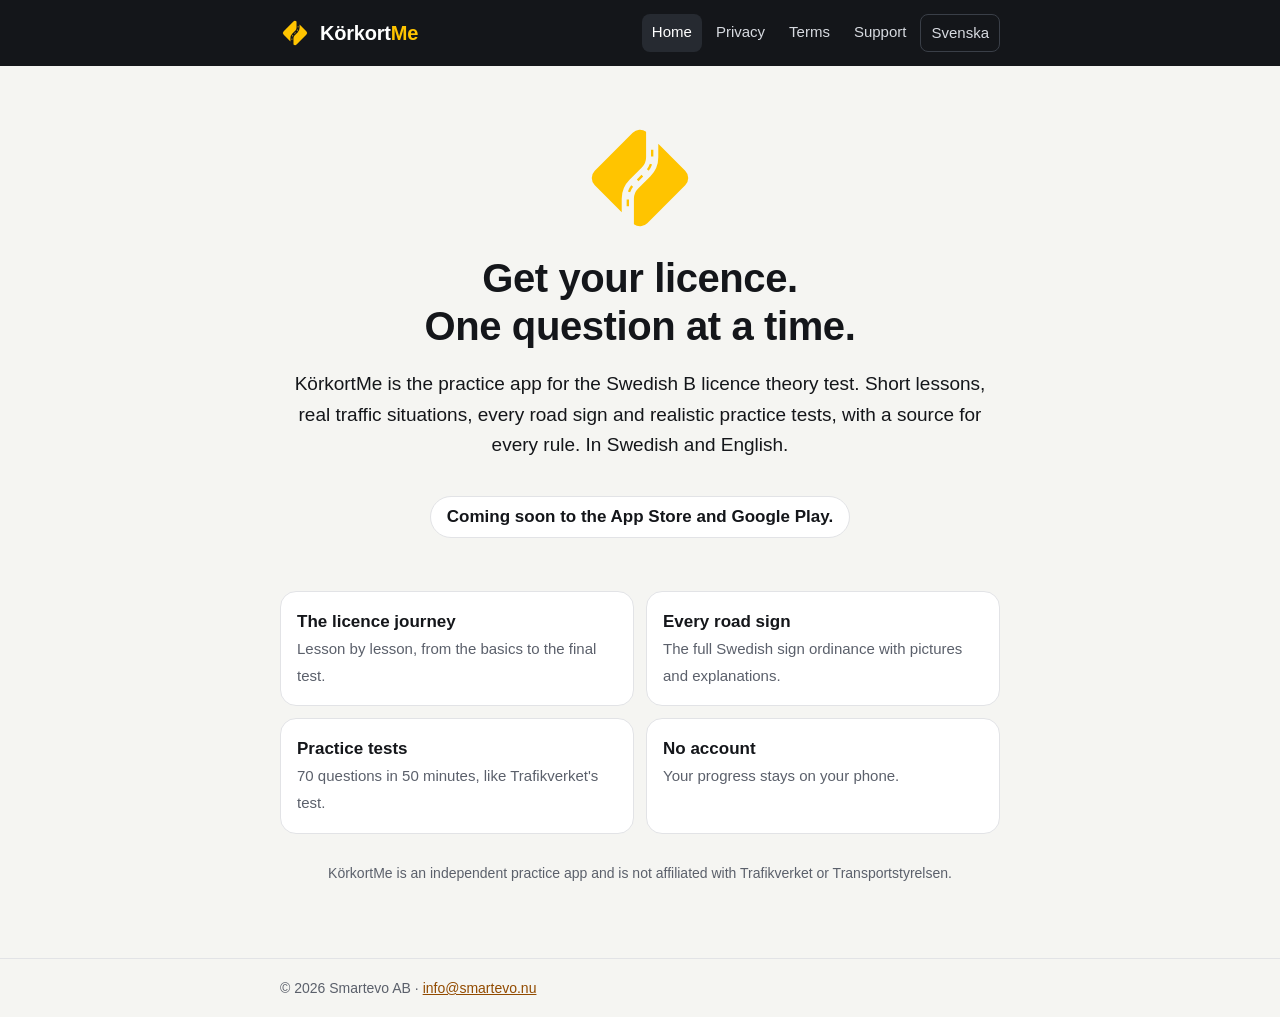
==== en/index.html @ c3d44499 "Publish KörkortMe website" ====
<!doctype html>
<html lang="en"><head><meta charset="utf-8"><meta name="viewport" content="width=device-width,initial-scale=1">
<title>KörkortMe, study for the theory test</title><meta name="theme-color" content="#14161A">
<link rel="icon" href="../favicon.svg" type="image/svg+xml"><link rel="stylesheet" href="../style.css"></head>
<body><header><div class="bar"><a class="brand" href="index.html"><svg viewBox="0 0 256 256" role="img" aria-label="KörkortMe"><path fill="#FFC400" d="M141 29.36 L141 83.77 A31 31 0 0 1 131.92 105.69 L105.69 131.92 A57 57 0 0 0 89 172.23 L89 201 L31.56 143.56 A22 22 0 0 1 31.56 112.44 L112.44 31.56 A22 22 0 0 1 141 29.36 Z M115 226.64 L115 172.23 A31 31 0 0 1 124.08 150.31 L150.31 124.08 A57 57 0 0 0 167 83.77 L167 55 L224.44 112.44 A22 22 0 0 1 224.44 143.56 L143.56 224.44 A22 22 0 0 1 115 226.64 Z M124.82 134.72 L134.72 124.82 L131.18 121.28 L121.28 131.18 Z M102.21 156.58 A46.5 46.5 0 0 1 109.31 143.66 L113.25 146.74 A41.5 41.5 0 0 0 106.92 158.26 Z M104.5 188.12 L104.5 174.12 L99.5 174.12 L99.5 188.12 Z M153.79 99.42 A46.5 46.5 0 0 1 146.69 112.34 L142.75 109.26 A41.5 41.5 0 0 0 149.08 97.74 Z M151.5 67.88 L151.5 81.88 L156.5 81.88 L156.5 67.88 Z"/></svg><span>Körkort<b>Me</b></span></a>
<nav><a href="index.html" aria-current=page>Home</a><a href="privacy.html">Privacy</a><a href="terms.html">Terms</a><a href="support.html">Support</a><a class="lang" href="../sv/index.html" hreflang="sv">Svenska</a></nav></div></header>
<main><section class="hero">
  <div class="mark"><svg viewBox="0 0 256 256" role="img" aria-label="KörkortMe"><path fill="#FFC400" d="M141 29.36 L141 83.77 A31 31 0 0 1 131.92 105.69 L105.69 131.92 A57 57 0 0 0 89 172.23 L89 201 L31.56 143.56 A22 22 0 0 1 31.56 112.44 L112.44 31.56 A22 22 0 0 1 141 29.36 Z M115 226.64 L115 172.23 A31 31 0 0 1 124.08 150.31 L150.31 124.08 A57 57 0 0 0 167 83.77 L167 55 L224.44 112.44 A22 22 0 0 1 224.44 143.56 L143.56 224.44 A22 22 0 0 1 115 226.64 Z M124.82 134.72 L134.72 124.82 L131.18 121.28 L121.28 131.18 Z M102.21 156.58 A46.5 46.5 0 0 1 109.31 143.66 L113.25 146.74 A41.5 41.5 0 0 0 106.92 158.26 Z M104.5 188.12 L104.5 174.12 L99.5 174.12 L99.5 188.12 Z M153.79 99.42 A46.5 46.5 0 0 1 146.69 112.34 L142.75 109.26 A41.5 41.5 0 0 0 149.08 97.74 Z M151.5 67.88 L151.5 81.88 L156.5 81.88 L156.5 67.88 Z"/></svg></div>
  <h1>Get your licence.<br>One question at a time.</h1>
  <p class="lead">KörkortMe is the practice app for the Swedish B licence theory test. Short lessons, real traffic situations, every road sign and realistic practice tests, with a source for every rule. In Swedish and English.</p>
  <p class="soon">Coming soon to the App Store and Google Play.</p>
</section>
<ul class="features">
  <li><strong>The licence journey</strong><span>Lesson by lesson, from the basics to the final test.</span></li>
  <li><strong>Every road sign</strong><span>The full Swedish sign ordinance with pictures and explanations.</span></li>
  <li><strong>Practice tests</strong><span>70 questions in 50 minutes, like Trafikverket's test.</span></li>
  <li><strong>No account</strong><span>Your progress stays on your phone.</span></li>
</ul>
<p class="small">KörkortMe is an independent practice app and is not affiliated with Trafikverket or Transportstyrelsen.</p>
</main>
<footer><div>© 2026 Smartevo AB · <a href="mailto:info@smartevo.nu">info@smartevo.nu</a></div></footer>
</body></html>
---- style.css ----
:root{--ink:#14161A;--paper:#F5F5F2;--card:#fff;--amber:#FFC400;--deep:#924B00;--muted:#5B606B;--line:#E2E3E6}
@media (prefers-color-scheme:dark){:root{--paper:#0F1114;--card:#181B20;--ink:#F2F3F5;--muted:#A3A8B3;--line:#2A2E35;--deep:#FFD54A}}
*{box-sizing:border-box}html{-webkit-text-size-adjust:100%}
body{margin:0;background:var(--paper);color:var(--ink);font:17px/1.6 -apple-system,BlinkMacSystemFont,"Segoe UI",Roboto,Helvetica,Arial,sans-serif}
a{color:var(--deep)}
header{background:#14161A;color:#fff}
.bar{max-width:760px;margin:0 auto;padding:14px 20px;display:flex;align-items:center;gap:12px;flex-wrap:wrap}
.brand{display:flex;align-items:center;gap:10px;color:#fff;text-decoration:none;font-weight:800;font-size:20px;letter-spacing:-.2px}
.brand svg{width:30px;height:30px}.brand b{color:#FFC400}
nav{margin-left:auto;display:flex;gap:4px;flex-wrap:wrap}
nav a{color:#D7DAE0;text-decoration:none;padding:6px 10px;border-radius:8px;font-size:15px}
nav a[aria-current]{background:#262A31;color:#fff}
nav a.lang{border:1px solid #3A3F48}
main{max-width:760px;margin:0 auto;padding:28px 20px 60px}
h1{font-size:32px;line-height:1.2;margin:.2em 0 .3em;letter-spacing:-.4px}
h2{font-size:21px;margin:1.8em 0 .4em}h3{font-size:17px;margin:1.4em 0 .2em}
.meta{color:var(--muted);font-size:14px;margin-top:0}
.lead{font-size:19px}
ul{padding-left:1.2em}li{margin:.25em 0}
.hero{text-align:center;padding:24px 0 8px}
.hero .mark svg{width:120px;height:120px}
.hero h1{font-size:40px}
.soon{display:inline-block;background:var(--card);border:1px solid var(--line);border-radius:999px;padding:6px 16px;font-weight:600}
.features{list-style:none;padding:0;display:grid;grid-template-columns:repeat(auto-fit,minmax(260px,1fr));gap:12px;margin:28px 0}
.features li{background:var(--card);border:1px solid var(--line);border-radius:16px;padding:16px;margin:0}
.features strong{display:block}.features span{color:var(--muted);font-size:15px}
.small{color:var(--muted);font-size:14px;text-align:center}
footer{border-top:1px solid var(--line);color:var(--muted);font-size:14px}
footer div{max-width:760px;margin:0 auto;padding:18px 20px}
@media (max-width:520px){h1{font-size:27px}.hero h1{font-size:32px}nav{margin-left:0;width:100%}}
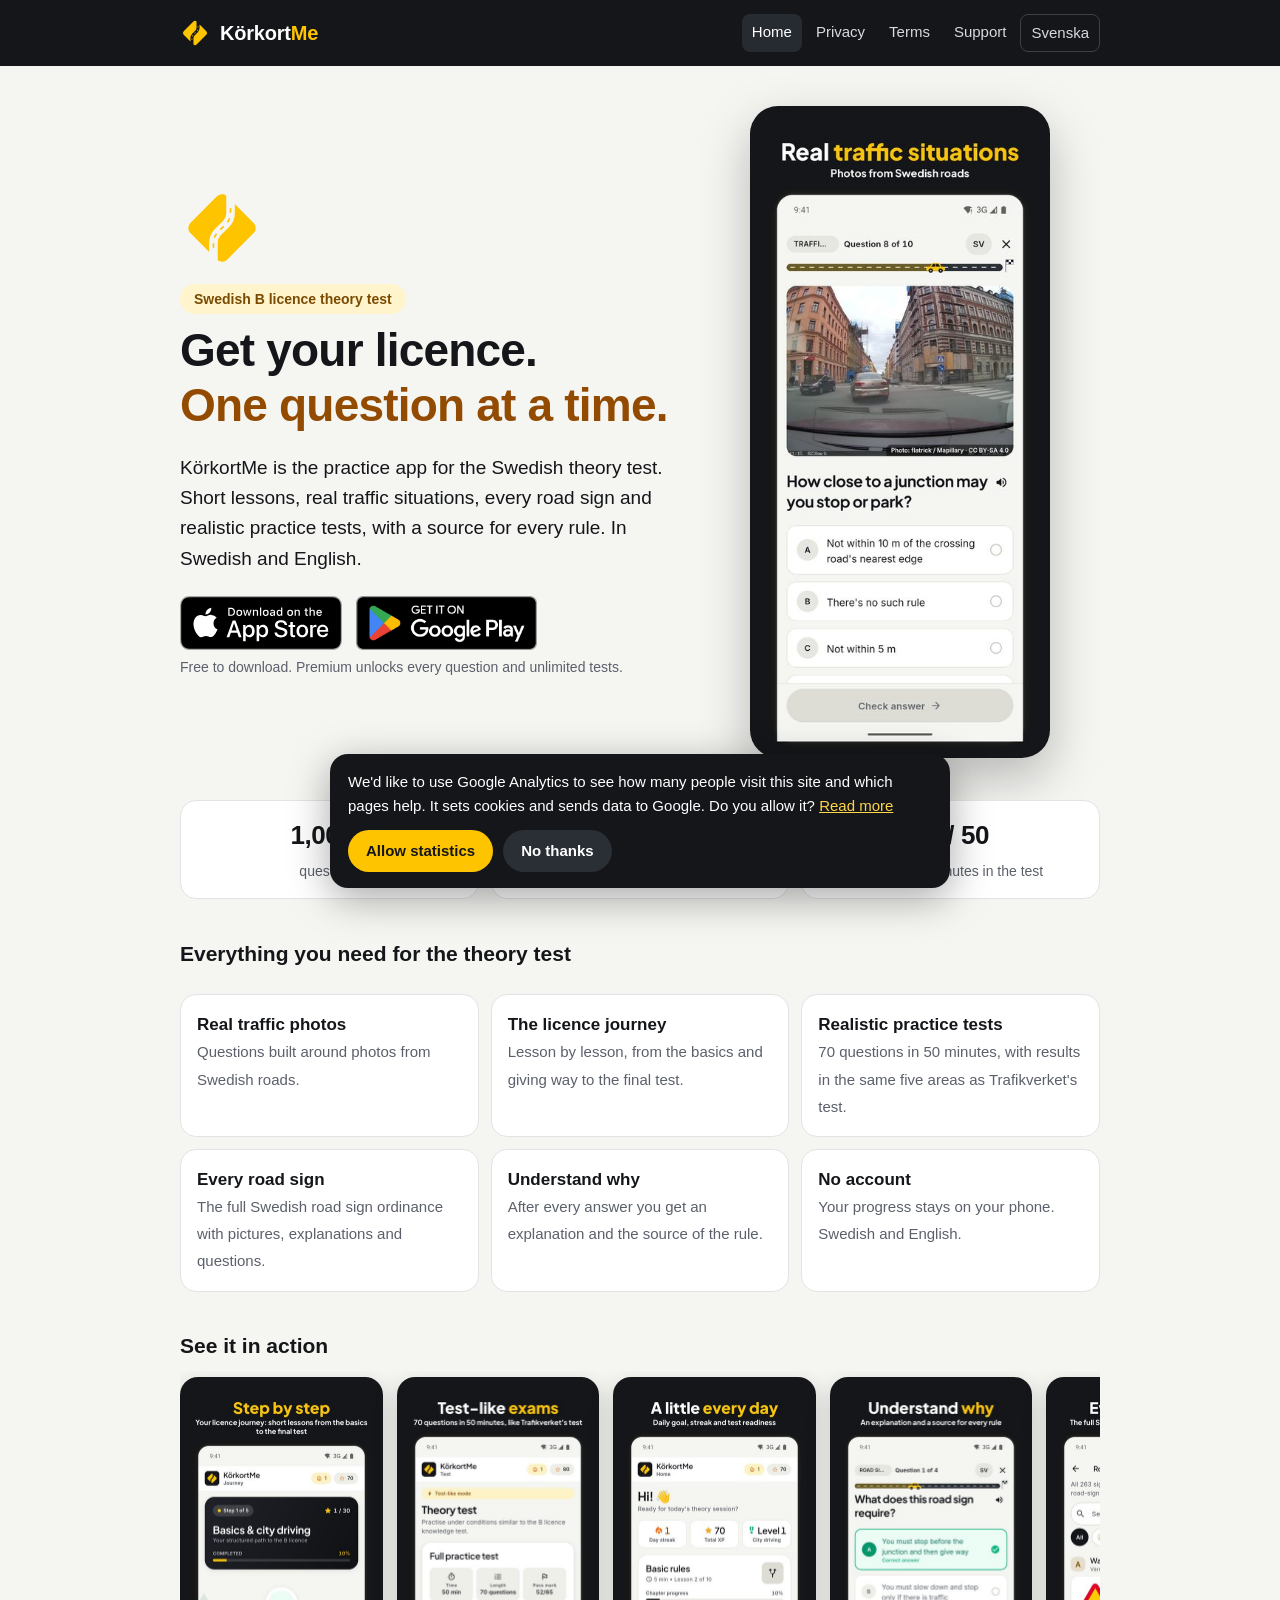
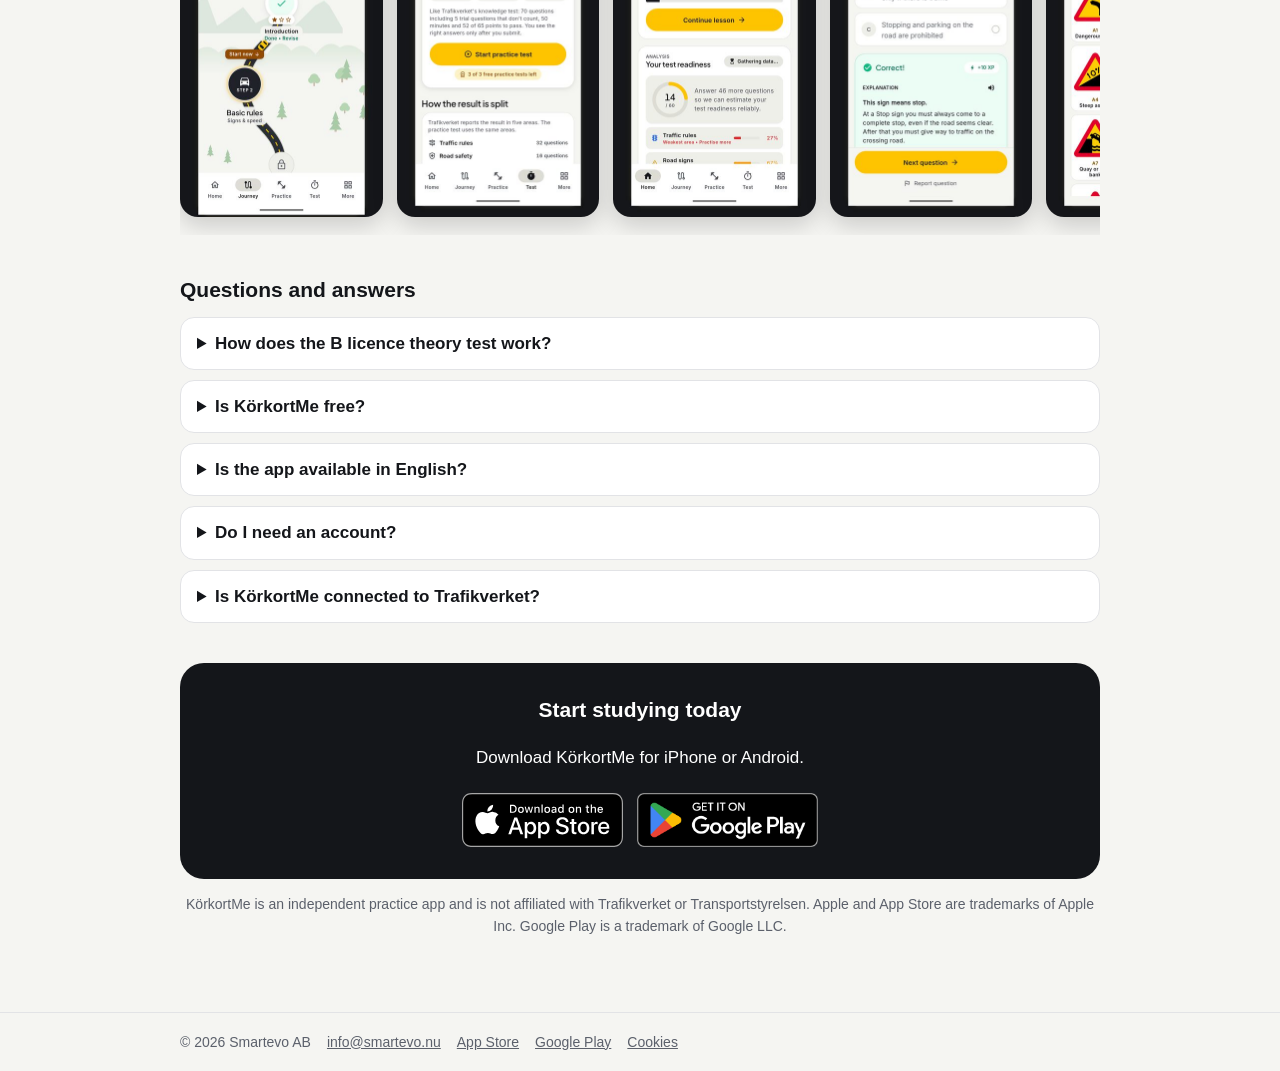
==== commit 7fbd16ad: "Publish KörkortMe website" ====
--- a/en/index.html
+++ b/en/index.html
@@ -1,22 +1,86 @@
 <!doctype html>
 <html lang="en"><head><meta charset="utf-8"><meta name="viewport" content="width=device-width,initial-scale=1">
-<title>KörkortMe, study for the theory test</title><meta name="theme-color" content="#14161A">
-<link rel="icon" href="../favicon.svg" type="image/svg+xml"><link rel="stylesheet" href="../style.css"></head>
+<title>KörkortMe: study for the Swedish B licence theory test</title>
+<meta name="description" content="Practise for the Swedish B driving licence theory test with KörkortMe. Questions with real traffic photos, every road sign, short lessons and realistic practice tests, in Swedish and English. Free to download for iPhone and Android.">
+<link rel="canonical" href="https://korkortme.se/en/"><link rel="alternate" hreflang="sv" href="https://korkortme.se/"><link rel="alternate" hreflang="en" href="https://korkortme.se/en/"><link rel="alternate" hreflang="x-default" href="https://korkortme.se/">
+<meta property="og:type" content="website"><meta property="og:site_name" content="KörkortMe">
+<meta property="og:title" content="KörkortMe: study for the Swedish B licence theory test"><meta property="og:description" content="Practise for the Swedish B driving licence theory test with KörkortMe. Questions with real traffic photos, every road sign, short lessons and realistic practice tests, in Swedish and English. Free to download for iPhone and Android.">
+<meta property="og:url" content="https://korkortme.se/en/"><meta property="og:image" content="https://korkortme.se/assets/og_en.jpg">
+<meta property="og:image:width" content="1200"><meta property="og:image:height" content="630">
+<meta property="og:locale" content="en_GB">
+<meta name="twitter:card" content="summary_large_image">
+<meta name="apple-itunes-app" content="app-id=6818624249">
+<meta name="theme-color" content="#14161A">
+<link rel="icon" href="../favicon.svg" type="image/svg+xml"><link rel="apple-touch-icon" href="../assets/apple-touch-icon.png">
+<link rel="stylesheet" href="../style.css?v=b91ab4fe"><script type="application/ld+json">{"@context": "https://schema.org", "@type": "MobileApplication", "name": "KörkortMe", "operatingSystem": "iOS, Android", "applicationCategory": "EducationalApplication", "inLanguage": ["sv", "en"], "description": "Practise for the Swedish B driving licence theory test with KörkortMe. Questions with real traffic photos, every road sign, short lessons and realistic practice tests, in Swedish and English. Free to download for iPhone and Android.", "url": "https://korkortme.se/en/", "image": "https://korkortme.se/assets/og_en.jpg", "downloadUrl": ["https://apps.apple.com/se/app/k%C3%B6rkortme-k%C3%B6rkort-teori/id6818624249", "https://play.google.com/store/apps/details?id=se.korkortme.app"], "offers": {"@type": "Offer", "price": "0", "priceCurrency": "SEK"}, "publisher": {"@type": "Organization", "name": "Smartevo AB", "email": "info@smartevo.nu", "url": "https://korkortme.se/"}}</script><script type="application/ld+json">{"@context": "https://schema.org", "@type": "FAQPage", "mainEntity": [{"@type": "Question", "name": "How does the B licence theory test work?", "acceptedAnswer": {"@type": "Answer", "text": "Trafikverket's knowledge test has 70 questions, 5 of which are trial questions that don't count. You have 50 minutes and need 52 correct out of 65 to pass. The practice tests in KörkortMe follow the same format."}}, {"@type": "Question", "name": "Is KörkortMe free?", "acceptedAnswer": {"@type": "Answer", "text": "The app is free to download. Most of the first chapter, the first lesson of every other chapter, every road sign and three practice tests are free. Premium gives you every question and lesson and unlimited practice tests. Premium is bought for a period, from one week to twelve months, and doesn't renew automatically."}}, {"@type": "Question", "name": "Is the app available in English?", "acceptedAnswer": {"@type": "Answer", "text": "Yes. The app is in Swedish and English, and in lessons you can show the questions in Swedish, as in the real test."}}, {"@type": "Question", "name": "Do I need an account?", "acceptedAnswer": {"@type": "Answer", "text": "No. You can start straight away, and your progress is only stored on your phone."}}, {"@type": "Question", "name": "Is KörkortMe connected to Trafikverket?", "acceptedAnswer": {"@type": "Answer", "text": "No. KörkortMe is an independent practice app. You book the real test with Trafikverket."}}]}</script><script>
+(function(){var ID="G-DRVMNP7HHS",K='km_consent';
+function load(){if(window.__kmga)return;window.__kmga=1;window.dataLayer=window.dataLayer||[];window.gtag=function(){dataLayer.push(arguments)};
+gtag('consent','default',{analytics_storage:'denied',ad_storage:'denied',ad_user_data:'denied',ad_personalization:'denied'});gtag('consent','update',{analytics_storage:'granted'});gtag('set','ads_data_redaction',true);gtag('js',new Date());gtag('config',ID,{cookie_expires:34164000,allow_google_signals:false,allow_ad_personalization_signals:false});var s=document.createElement('script');s.async=true;
+s.src='https://www.googletagmanager.com/gtag/js?id='+ID;document.head.appendChild(s);}
+function clear(){document.cookie.split(';').forEach(function(c){var n=c.split('=')[0].trim();if(n.indexOf('_ga')===0){
+['',';domain='+location.hostname,';domain=.'+location.hostname.replace(/^www\./,'')].forEach(function(d){document.cookie=n+'=;max-age=0;path=/'+d;});}});}
+var c=null;try{c=localStorage.getItem(K)}catch(e){}
+if(c==='yes')load();
+document.addEventListener('DOMContentLoaded',function(){var b=document.getElementById('consent');if(!b)return;
+if(c===null)b.hidden=false;
+b.querySelector('.yes').onclick=function(){try{localStorage.setItem(K,'yes')}catch(e){}b.hidden=true;load();};
+b.querySelector('.no').onclick=function(){try{localStorage.setItem(K,'no')}catch(e){}b.hidden=true;if(window.__kmga){gtag('consent','update',{analytics_storage:'denied'});clear();setTimeout(function(){location.reload()},300);}else{clear();}};
+var o=document.getElementById('cookie-settings');if(o)o.onclick=function(e){e.preventDefault();b.hidden=false;};});
+})();
+</script></head>
 <body><header><div class="bar"><a class="brand" href="index.html"><svg viewBox="0 0 256 256" role="img" aria-label="KörkortMe"><path fill="#FFC400" d="M141 29.36 L141 83.77 A31 31 0 0 1 131.92 105.69 L105.69 131.92 A57 57 0 0 0 89 172.23 L89 201 L31.56 143.56 A22 22 0 0 1 31.56 112.44 L112.44 31.56 A22 22 0 0 1 141 29.36 Z M115 226.64 L115 172.23 A31 31 0 0 1 124.08 150.31 L150.31 124.08 A57 57 0 0 0 167 83.77 L167 55 L224.44 112.44 A22 22 0 0 1 224.44 143.56 L143.56 224.44 A22 22 0 0 1 115 226.64 Z M124.82 134.72 L134.72 124.82 L131.18 121.28 L121.28 131.18 Z M102.21 156.58 A46.5 46.5 0 0 1 109.31 143.66 L113.25 146.74 A41.5 41.5 0 0 0 106.92 158.26 Z M104.5 188.12 L104.5 174.12 L99.5 174.12 L99.5 188.12 Z M153.79 99.42 A46.5 46.5 0 0 1 146.69 112.34 L142.75 109.26 A41.5 41.5 0 0 0 149.08 97.74 Z M151.5 67.88 L151.5 81.88 L156.5 81.88 L156.5 67.88 Z"/></svg><span>Körkort<b>Me</b></span></a>
-<nav><a href="index.html" aria-current=page>Home</a><a href="privacy.html">Privacy</a><a href="terms.html">Terms</a><a href="support.html">Support</a><a class="lang" href="../sv/index.html" hreflang="sv">Svenska</a></nav></div></header>
-<main><section class="hero">
-  <div class="mark"><svg viewBox="0 0 256 256" role="img" aria-label="KörkortMe"><path fill="#FFC400" d="M141 29.36 L141 83.77 A31 31 0 0 1 131.92 105.69 L105.69 131.92 A57 57 0 0 0 89 172.23 L89 201 L31.56 143.56 A22 22 0 0 1 31.56 112.44 L112.44 31.56 A22 22 0 0 1 141 29.36 Z M115 226.64 L115 172.23 A31 31 0 0 1 124.08 150.31 L150.31 124.08 A57 57 0 0 0 167 83.77 L167 55 L224.44 112.44 A22 22 0 0 1 224.44 143.56 L143.56 224.44 A22 22 0 0 1 115 226.64 Z M124.82 134.72 L134.72 124.82 L131.18 121.28 L121.28 131.18 Z M102.21 156.58 A46.5 46.5 0 0 1 109.31 143.66 L113.25 146.74 A41.5 41.5 0 0 0 106.92 158.26 Z M104.5 188.12 L104.5 174.12 L99.5 174.12 L99.5 188.12 Z M153.79 99.42 A46.5 46.5 0 0 1 146.69 112.34 L142.75 109.26 A41.5 41.5 0 0 0 149.08 97.74 Z M151.5 67.88 L151.5 81.88 L156.5 81.88 L156.5 67.88 Z"/></svg></div>
-  <h1>Get your licence.<br>One question at a time.</h1>
-  <p class="lead">KörkortMe is the practice app for the Swedish B licence theory test. Short lessons, real traffic situations, every road sign and realistic practice tests, with a source for every rule. In Swedish and English.</p>
-  <p class="soon">Coming soon to the App Store and Google Play.</p>
+<nav><a href="index.html" aria-current=page>Home</a><a href="privacy.html">Privacy</a><a href="terms.html">Terms</a><a href="support.html">Support</a><a class="lang" href="../" hreflang="sv">Svenska</a></nav></div></header>
+<main class="home"><section class="hero">
+  <div>
+    <div class="mark"><svg viewBox="0 0 256 256" role="img" aria-label="KörkortMe"><path fill="#FFC400" d="M141 29.36 L141 83.77 A31 31 0 0 1 131.92 105.69 L105.69 131.92 A57 57 0 0 0 89 172.23 L89 201 L31.56 143.56 A22 22 0 0 1 31.56 112.44 L112.44 31.56 A22 22 0 0 1 141 29.36 Z M115 226.64 L115 172.23 A31 31 0 0 1 124.08 150.31 L150.31 124.08 A57 57 0 0 0 167 83.77 L167 55 L224.44 112.44 A22 22 0 0 1 224.44 143.56 L143.56 224.44 A22 22 0 0 1 115 226.64 Z M124.82 134.72 L134.72 124.82 L131.18 121.28 L121.28 131.18 Z M102.21 156.58 A46.5 46.5 0 0 1 109.31 143.66 L113.25 146.74 A41.5 41.5 0 0 0 106.92 158.26 Z M104.5 188.12 L104.5 174.12 L99.5 174.12 L99.5 188.12 Z M153.79 99.42 A46.5 46.5 0 0 1 146.69 112.34 L142.75 109.26 A41.5 41.5 0 0 0 149.08 97.74 Z M151.5 67.88 L151.5 81.88 L156.5 81.88 L156.5 67.88 Z"/></svg></div>
+    <span class="kicker">Swedish B licence theory test</span>
+    <h1>Get your licence.<br><em>One question at a time.</em></h1>
+    <p class="lead">KörkortMe is the practice app for the Swedish theory test. Short lessons, real traffic situations, every road sign and realistic practice tests, with a source for every rule. In Swedish and English.</p>
+    <div class="badges"><a href="https://apps.apple.com/se/app/k%C3%B6rkortme-k%C3%B6rkort-teori/id6818624249" rel="noopener"><img class="apple" src="../assets/appstore_en.svg?v=2f2fe1cb" alt="Download on the App Store" width="162" height="54"></a><a href="https://play.google.com/store/apps/details?id=se.korkortme.app" rel="noopener"><img class="google" src="../assets/googleplay_en.png?v=46fced80" alt="Get it on Google Play" width="182" height="54"></a></div>
+    <p class="free">Free to download. Premium unlocks every question and unlimited tests.</p>
+  </div>
+  <img class="phone" src="../img/en_01_photo.jpg" alt="Question with a photo from a Swedish road" width="300" height="652">
 </section>
+
+<div class="stats">
+  <div><b>1,000+</b><span>questions</span></div>
+  <div><b>263</b><span>road signs</span></div>
+  <div><b>70 / 50</b><span>questions / minutes in the test</span></div>
+</div>
+
+<h2>Everything you need for the theory test</h2>
 <ul class="features">
-  <li><strong>The licence journey</strong><span>Lesson by lesson, from the basics to the final test.</span></li>
-  <li><strong>Every road sign</strong><span>The full Swedish sign ordinance with pictures and explanations.</span></li>
-  <li><strong>Practice tests</strong><span>70 questions in 50 minutes, like Trafikverket's test.</span></li>
-  <li><strong>No account</strong><span>Your progress stays on your phone.</span></li>
+  <li><strong>Real traffic photos</strong><span>Questions built around photos from Swedish roads.</span></li>
+  <li><strong>The licence journey</strong><span>Lesson by lesson, from the basics and giving way to the final test.</span></li>
+  <li><strong>Realistic practice tests</strong><span>70 questions in 50 minutes, with results in the same five areas as Trafikverket's test.</span></li>
+  <li><strong>Every road sign</strong><span>The full Swedish road sign ordinance with pictures, explanations and questions.</span></li>
+  <li><strong>Understand why</strong><span>After every answer you get an explanation and the source of the rule.</span></li>
+  <li><strong>No account</strong><span>Your progress stays on your phone. Swedish and English.</span></li>
 </ul>
-<p class="small">KörkortMe is an independent practice app and is not affiliated with Trafikverket or Transportstyrelsen.</p>
+
+<h2>See it in action</h2>
+<div class="shots"><img src="../img/en_03_journey.jpg" alt="The licence journey, lesson by lesson" width="203" height="440" loading="lazy"><img src="../img/en_05_test.jpg" alt="Realistic practice test" width="203" height="440" loading="lazy"><img src="../img/en_06_home.jpg" alt="Home with a daily goal" width="203" height="440" loading="lazy"><img src="../img/en_02_answer.jpg" alt="An explanation and source after every answer" width="203" height="440" loading="lazy"><img src="../img/en_04_signs.jpg" alt="Every road sign with pictures" width="203" height="440" loading="lazy"></div>
+
+<h2>Questions and answers</h2>
+<div class="faq">
+  <details><summary>How does the B licence theory test work?</summary>
+  <p>Trafikverket's knowledge test has 70 questions, 5 of which are trial questions that don't count. You have 50 minutes and need 52 correct out of 65 to pass. The practice tests in KörkortMe follow the same format.</p></details>
+  <details><summary>Is KörkortMe free?</summary>
+  <p>The app is free to download. Most of the first chapter, the first lesson of every other chapter, every road sign and three practice tests are free. Premium gives you every question and lesson and unlimited practice tests. Premium is bought for a period, from one week to twelve months, and doesn't renew automatically.</p></details>
+  <details><summary>Is the app available in English?</summary>
+  <p>Yes. The app is in Swedish and English, and in lessons you can show the questions in Swedish, as in the real test.</p></details>
+  <details><summary>Do I need an account?</summary>
+  <p>No. You can start straight away, and your progress is only stored on your phone.</p></details>
+  <details><summary>Is KörkortMe connected to Trafikverket?</summary>
+  <p>No. KörkortMe is an independent practice app. You book the real test with Trafikverket.</p></details>
+</div>
+
+<section class="cta">
+  <h2>Start studying today</h2>
+  <p>Download KörkortMe for iPhone or Android.</p>
+  <div class="badges"><a href="https://apps.apple.com/se/app/k%C3%B6rkortme-k%C3%B6rkort-teori/id6818624249" rel="noopener"><img class="apple" src="../assets/appstore_en.svg?v=2f2fe1cb" alt="Download on the App Store" width="162" height="54"></a><a href="https://play.google.com/store/apps/details?id=se.korkortme.app" rel="noopener"><img class="google" src="../assets/googleplay_en.png?v=46fced80" alt="Get it on Google Play" width="182" height="54"></a></div>
+</section>
+<p class="small">KörkortMe is an independent practice app and is not affiliated with Trafikverket or Transportstyrelsen. Apple and App Store are trademarks of Apple Inc. Google Play is a trademark of Google LLC.</p>
 </main>
-<footer><div>© 2026 Smartevo AB · <a href="mailto:info@smartevo.nu">info@smartevo.nu</a></div></footer>
-</body></html>
+<footer><div><span>© 2026 Smartevo AB</span><a href="mailto:info@smartevo.nu">info@smartevo.nu</a><a href="https://apps.apple.com/se/app/k%C3%B6rkortme-k%C3%B6rkort-teori/id6818624249">App Store</a><a href="https://play.google.com/store/apps/details?id=se.korkortme.app">Google Play</a><a href="#" id="cookie-settings">Cookies</a></div></footer>
+<div id="consent" hidden role="dialog" aria-live="polite"><p>We'd like to use Google Analytics to see how many people visit this site and which pages help. It sets cookies and sends data to Google. Do you allow it? <a href="privacy.html#website">Read more</a></p><div class="row"><button class="yes">Allow statistics</button><button class="no">No thanks</button></div></div></body></html>
--- a/style.css
+++ b/style.css
@@ -4,7 +4,7 @@
 body{margin:0;background:var(--paper);color:var(--ink);font:17px/1.6 -apple-system,BlinkMacSystemFont,"Segoe UI",Roboto,Helvetica,Arial,sans-serif}
 a{color:var(--deep)}
 header{background:#14161A;color:#fff}
-.bar{max-width:760px;margin:0 auto;padding:14px 20px;display:flex;align-items:center;gap:12px;flex-wrap:wrap}
+.bar{max-width:960px;margin:0 auto;padding:14px 20px;display:flex;align-items:center;gap:12px;flex-wrap:wrap}
 .brand{display:flex;align-items:center;gap:10px;color:#fff;text-decoration:none;font-weight:800;font-size:20px;letter-spacing:-.2px}
 .brand svg{width:30px;height:30px}.brand b{color:#FFC400}
 nav{margin-left:auto;display:flex;gap:4px;flex-wrap:wrap}
@@ -12,19 +12,45 @@
 nav a[aria-current]{background:#262A31;color:#fff}
 nav a.lang{border:1px solid #3A3F48}
 main{max-width:760px;margin:0 auto;padding:28px 20px 60px}
+main.home{max-width:960px}
 h1{font-size:32px;line-height:1.2;margin:.2em 0 .3em;letter-spacing:-.4px}
 h2{font-size:21px;margin:1.8em 0 .4em}h3{font-size:17px;margin:1.4em 0 .2em}
 .meta{color:var(--muted);font-size:14px;margin-top:0}
 .lead{font-size:19px}
 ul{padding-left:1.2em}li{margin:.25em 0}
-.hero{text-align:center;padding:24px 0 8px}
-.hero .mark svg{width:120px;height:120px}
-.hero h1{font-size:40px}
-.soon{display:inline-block;background:var(--card);border:1px solid var(--line);border-radius:999px;padding:6px 16px;font-weight:600}
-.features{list-style:none;padding:0;display:grid;grid-template-columns:repeat(auto-fit,minmax(260px,1fr));gap:12px;margin:28px 0}
+.hero{display:grid;grid-template-columns:1.1fr .9fr;gap:32px;align-items:center;padding:12px 0 8px}
+.hero h1{font-size:46px;letter-spacing:-.8px}
+.hero .mark{line-height:0;margin:0 0 14px}.hero .mark svg{width:84px;height:84px}
+.hero h1 em{font-style:normal;color:var(--deep)}
+.kicker{display:inline-block;background:#FFF4CC;color:#7A4A00;border-radius:999px;padding:4px 14px;font-weight:700;font-size:14px}
+@media (prefers-color-scheme:dark){.kicker{background:#3A3115;color:#FFD54A}}
+.badges{display:flex;flex-wrap:wrap;align-items:center;gap:14px;margin:22px 0 6px}
+.badges a{display:inline-block;line-height:0}
+.badges img.apple{height:54px;width:auto}
+.badges img.google{height:54px;width:auto}
+.free{color:var(--muted);font-size:14px;margin:6px 0 0}
+.phone{justify-self:center;width:min(300px,80vw);border-radius:28px;box-shadow:0 20px 50px rgba(0,0,0,.25);display:block}
+.stats{display:grid;grid-template-columns:repeat(3,1fr);gap:12px;margin:34px 0 8px;text-align:center}
+.stats div{background:var(--card);border:1px solid var(--line);border-radius:16px;padding:14px 8px}
+.stats b{display:block;font-size:26px;letter-spacing:-.4px}.stats span{color:var(--muted);font-size:14px}
+.features{list-style:none;padding:0;display:grid;grid-template-columns:repeat(auto-fit,minmax(260px,1fr));gap:12px;margin:24px 0}
 .features li{background:var(--card);border:1px solid var(--line);border-radius:16px;padding:16px;margin:0}
 .features strong{display:block}.features span{color:var(--muted);font-size:15px}
+.shots{display:flex;gap:14px;overflow-x:auto;padding:6px 2px 18px;scroll-snap-type:x mandatory;-webkit-overflow-scrolling:touch}
+.shots img{height:440px;width:auto;border-radius:18px;scroll-snap-align:start;flex:0 0 auto;box-shadow:0 8px 24px rgba(0,0,0,.18)}
+.faq details{background:var(--card);border:1px solid var(--line);border-radius:14px;padding:12px 16px;margin:10px 0}
+.faq summary{cursor:pointer;font-weight:700}
+.faq p{margin:.6em 0 .2em}
+.cta{background:#14161A;color:#fff;border-radius:24px;padding:26px 24px;margin:40px 0 10px;text-align:center}
+.cta h2{margin:.2em 0 .2em;color:#fff}.cta .badges{justify-content:center}
 .small{color:var(--muted);font-size:14px;text-align:center}
 footer{border-top:1px solid var(--line);color:var(--muted);font-size:14px}
-footer div{max-width:760px;margin:0 auto;padding:18px 20px}
-@media (max-width:520px){h1{font-size:27px}.hero h1{font-size:32px}nav{margin-left:0;width:100%}}
+footer div{max-width:960px;margin:0 auto;padding:18px 20px;display:flex;flex-wrap:wrap;gap:6px 16px}
+footer a{color:var(--muted)}
+#consent{position:fixed;left:12px;right:12px;bottom:12px;max-width:620px;margin:0 auto;background:#14161A;color:#fff;border-radius:18px;padding:16px 18px;box-shadow:0 10px 40px rgba(0,0,0,.35);z-index:10;font-size:15px}
+#consent p{margin:0 0 12px}#consent a{color:#FFD54A}
+#consent .row{display:flex;gap:10px;flex-wrap:wrap}
+#consent button{font:inherit;font-weight:700;border-radius:999px;padding:9px 18px;border:0;cursor:pointer}
+#consent .yes{background:#FFC400;color:#14161A}#consent .no{background:#2A2E35;color:#fff}
+@media (max-width:760px){.hero{grid-template-columns:1fr;text-align:center}.hero .badges{justify-content:center}.hero .mark svg{width:96px;height:96px}.hero h1{font-size:36px}.phone{width:min(260px,70vw)}.shots img{height:380px}}
+@media (max-width:520px){h1{font-size:27px}.hero h1{font-size:32px}nav{margin-left:0;width:100%;gap:2px}nav a{padding:5px 8px;font-size:14px}.stats b{font-size:20px}.stats span{font-size:13px}.badges{gap:10px;justify-content:center}.badges img.apple,.badges img.google{height:46px}}
